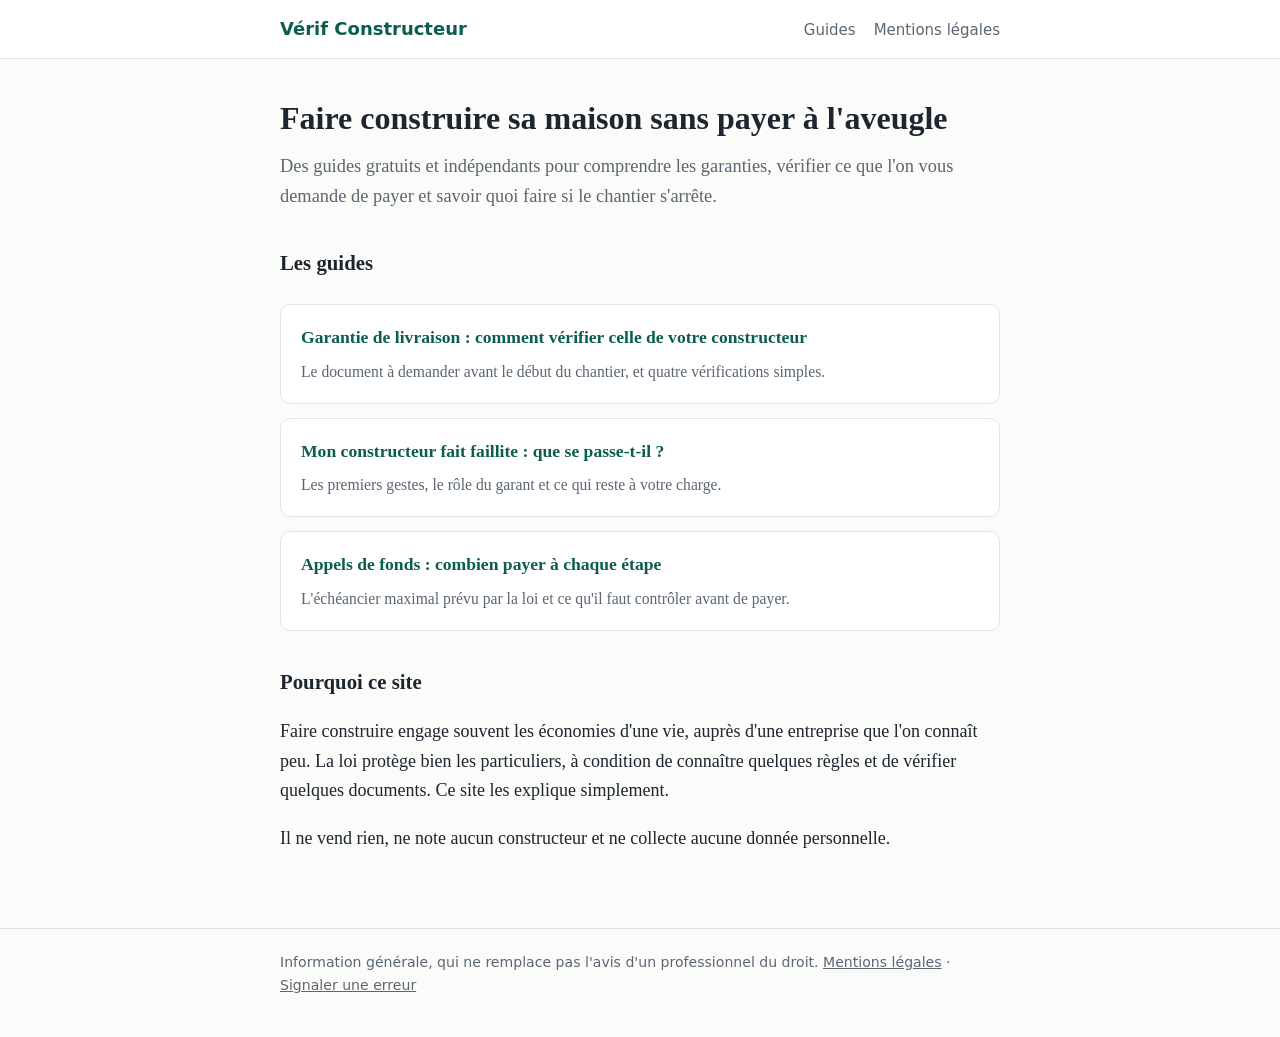
==== index.html @ 2ea5dd5c "Premier site : accueil, trois guides, mentions légales Co-Authored-By: Claude Fable 5.2 <noreply@ant" ====
<!DOCTYPE html>
<html lang="fr">
<head>
<meta charset="utf-8">
<meta name="viewport" content="width=device-width, initial-scale=1">
<title>Vérif Constructeur : faire construire sa maison en sécurité</title>
<meta name="description" content="Guides gratuits pour faire construire sa maison individuelle en sécurité : garantie de livraison, appels de fonds, faillite du constructeur.">
<link rel="stylesheet" href="style.css">
</head>
<body>
<header class="site"><div class="wrap">
  <a class="brand" href="./">Vérif Constructeur</a>
  <nav><a href="./#guides">Guides</a><a href="mentions-legales.html">Mentions légales</a></nav>
</div></header>
<main><div class="wrap">
  <h1>Faire construire sa maison sans payer à l'aveugle</h1>
  <p class="lead">Des guides gratuits et indépendants pour comprendre les garanties, vérifier ce que l'on vous demande de payer et savoir quoi faire si le chantier s'arrête.</p>

  <h2 id="guides">Les guides</h2>
  <ul class="cards">
    <!-- GUIDES:START (le guide le plus récent en premier) -->
    <li><a href="guides/garantie-de-livraison-verifier.html">Garantie de livraison : comment vérifier celle de votre constructeur</a><p>Le document à demander avant le début du chantier, et quatre vérifications simples.</p></li>
    <li><a href="guides/constructeur-en-faillite.html">Mon constructeur fait faillite : que se passe-t-il ?</a><p>Les premiers gestes, le rôle du garant et ce qui reste à votre charge.</p></li>
    <li><a href="guides/appels-de-fonds-etapes.html">Appels de fonds : combien payer à chaque étape</a><p>L'échéancier maximal prévu par la loi et ce qu'il faut contrôler avant de payer.</p></li>
    <!-- GUIDES:END -->
  </ul>

  <h2>Pourquoi ce site</h2>
  <p>Faire construire engage souvent les économies d'une vie, auprès d'une entreprise que l'on connaît peu. La loi protège bien les particuliers, à condition de connaître quelques règles et de vérifier quelques documents. Ce site les explique simplement.</p>
  <p>Il ne vend rien, ne note aucun constructeur et ne collecte aucune donnée personnelle.</p>
</div></main>
<footer class="site"><div class="wrap">
  Information générale, qui ne remplace pas l'avis d'un professionnel du droit. <a href="mentions-legales.html">Mentions légales</a> · <a href="https://github.com/franckndizang-netizen/verif-constructeur/issues/new">Signaler une erreur</a>
</div></footer>
</body>
</html>
---- style.css ----
:root { --ink: #1c2530; --muted: #5b6673; --line: #dfe4ea; --accent: #0b5d4e; --bg: #fbfbf9; --card: #ffffff; }
* { box-sizing: border-box; }
body { margin: 0; font-family: Georgia, "Times New Roman", serif; color: var(--ink); background: var(--bg); line-height: 1.65; font-size: 18px; }
header.site, footer.site { font-family: system-ui, -apple-system, "Segoe UI", sans-serif; }
header.site { border-bottom: 1px solid var(--line); background: var(--card); }
header.site .wrap { display: flex; justify-content: space-between; align-items: center; padding: 14px 20px; }
header.site a.brand { font-weight: 700; color: var(--accent); text-decoration: none; font-size: 18px; }
header.site nav a { color: var(--muted); text-decoration: none; margin-left: 18px; font-size: 15px; }
header.site nav a:hover { color: var(--ink); }
.wrap { max-width: 760px; margin: 0 auto; padding: 0 20px; }
main { padding: 40px 0 56px; }
h1 { font-size: 2rem; line-height: 1.2; margin: 0 0 14px; }
h2 { font-size: 1.3rem; margin: 34px 0 8px; }
p.lead { font-size: 1.15rem; color: var(--muted); margin-top: 0; }
a { color: var(--accent); }
.cards { list-style: none; padding: 0; margin: 24px 0 0; display: grid; gap: 14px; }
.cards li { background: var(--card); border: 1px solid var(--line); border-radius: 10px; padding: 18px 20px; }
.cards a { font-weight: 700; font-size: 1.1rem; text-decoration: none; }
.cards p { margin: 6px 0 0; color: var(--muted); font-size: 0.98rem; }
.brief { background: #eef5f2; border-left: 4px solid var(--accent); padding: 14px 18px; border-radius: 0 8px 8px 0; margin: 18px 0 8px; }
.notice { font-family: system-ui, -apple-system, "Segoe UI", sans-serif; font-size: 0.88rem; color: var(--muted); border: 1px solid var(--line); border-radius: 8px; padding: 12px 16px; margin-top: 36px; background: var(--card); }
table { border-collapse: collapse; width: 100%; margin: 14px 0; font-size: 0.98rem; }
th, td { text-align: left; padding: 9px 10px; border-bottom: 1px solid var(--line); }
th { font-family: system-ui, -apple-system, "Segoe UI", sans-serif; font-size: 0.85rem; text-transform: uppercase; letter-spacing: 0.03em; color: var(--muted); }
td.num { text-align: right; font-variant-numeric: tabular-nums; white-space: nowrap; }
footer.site { border-top: 1px solid var(--line); padding: 22px 0 40px; font-size: 0.88rem; color: var(--muted); }
footer.site a { color: var(--muted); }
@media (max-width: 560px) { body { font-size: 17px; } h1 { font-size: 1.6rem; } header.site .wrap { flex-direction: column; align-items: flex-start; gap: 6px; } header.site nav a { margin: 0 16px 0 0; } }
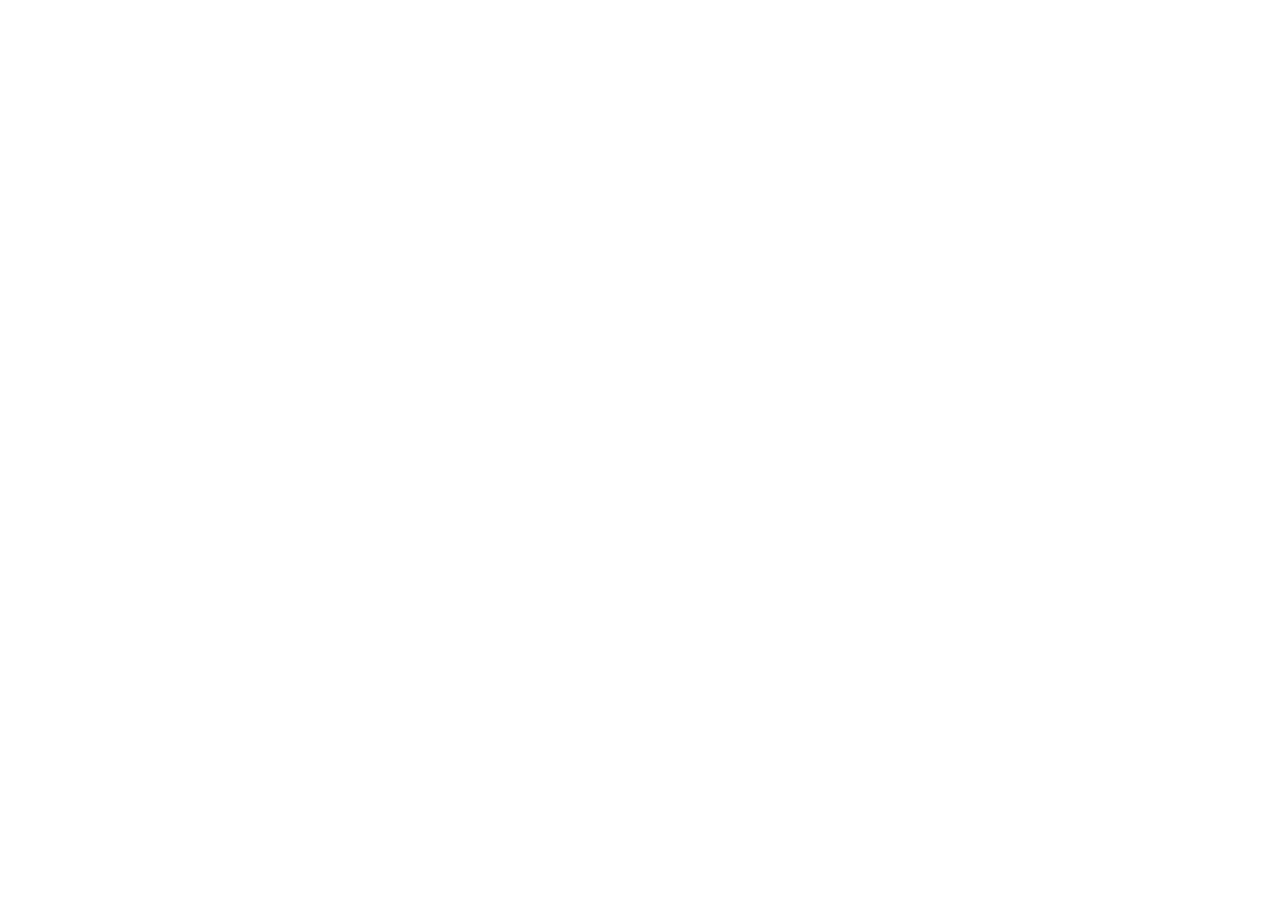
==== commit 049f816c: "Redirige l'ancien site vers www.verif-constructeur.com Co-Authored-By: Claude Fable 5.2 <noreply@ant" ====
--- a/index.html
+++ b/index.html
@@ -1,36 +1,13 @@
-<!DOCTYPE html>
+<!doctype html>
 <html lang="fr">
 <head>
 <meta charset="utf-8">
+<title>Vérif Constructeur a déménagé</title>
+<link rel="canonical" href="https://www.verif-constructeur.com/">
+<meta http-equiv="refresh" content="0; url=https://www.verif-constructeur.com/">
 <meta name="viewport" content="width=device-width, initial-scale=1">
-<title>Vérif Constructeur : faire construire sa maison en sécurité</title>
-<meta name="description" content="Guides gratuits pour faire construire sa maison individuelle en sécurité : garantie de livraison, appels de fonds, faillite du constructeur.">
-<link rel="stylesheet" href="style.css">
 </head>
 <body>
-<header class="site"><div class="wrap">
-  <a class="brand" href="./">Vérif Constructeur</a>
-  <nav><a href="./#guides">Guides</a><a href="mentions-legales.html">Mentions légales</a></nav>
-</div></header>
-<main><div class="wrap">
-  <h1>Faire construire sa maison sans payer à l'aveugle</h1>
-  <p class="lead">Des guides gratuits et indépendants pour comprendre les garanties, vérifier ce que l'on vous demande de payer et savoir quoi faire si le chantier s'arrête.</p>
-
-  <h2 id="guides">Les guides</h2>
-  <ul class="cards">
-    <!-- GUIDES:START (le guide le plus récent en premier) -->
-    <li><a href="guides/garantie-de-livraison-verifier.html">Garantie de livraison : comment vérifier celle de votre constructeur</a><p>Le document à demander avant le début du chantier, et quatre vérifications simples.</p></li>
-    <li><a href="guides/constructeur-en-faillite.html">Mon constructeur fait faillite : que se passe-t-il ?</a><p>Les premiers gestes, le rôle du garant et ce qui reste à votre charge.</p></li>
-    <li><a href="guides/appels-de-fonds-etapes.html">Appels de fonds : combien payer à chaque étape</a><p>L'échéancier maximal prévu par la loi et ce qu'il faut contrôler avant de payer.</p></li>
-    <!-- GUIDES:END -->
-  </ul>
-
-  <h2>Pourquoi ce site</h2>
-  <p>Faire construire engage souvent les économies d'une vie, auprès d'une entreprise que l'on connaît peu. La loi protège bien les particuliers, à condition de connaître quelques règles et de vérifier quelques documents. Ce site les explique simplement.</p>
-  <p>Il ne vend rien, ne note aucun constructeur et ne collecte aucune donnée personnelle.</p>
-</div></main>
-<footer class="site"><div class="wrap">
-  Information générale, qui ne remplace pas l'avis d'un professionnel du droit. <a href="mentions-legales.html">Mentions légales</a> · <a href="https://github.com/franckndizang-netizen/verif-constructeur/issues/new">Signaler une erreur</a>
-</div></footer>
+<p>Cette page a déménagé : <a href="https://www.verif-constructeur.com/">https://www.verif-constructeur.com/</a></p>
 </body>
 </html>
